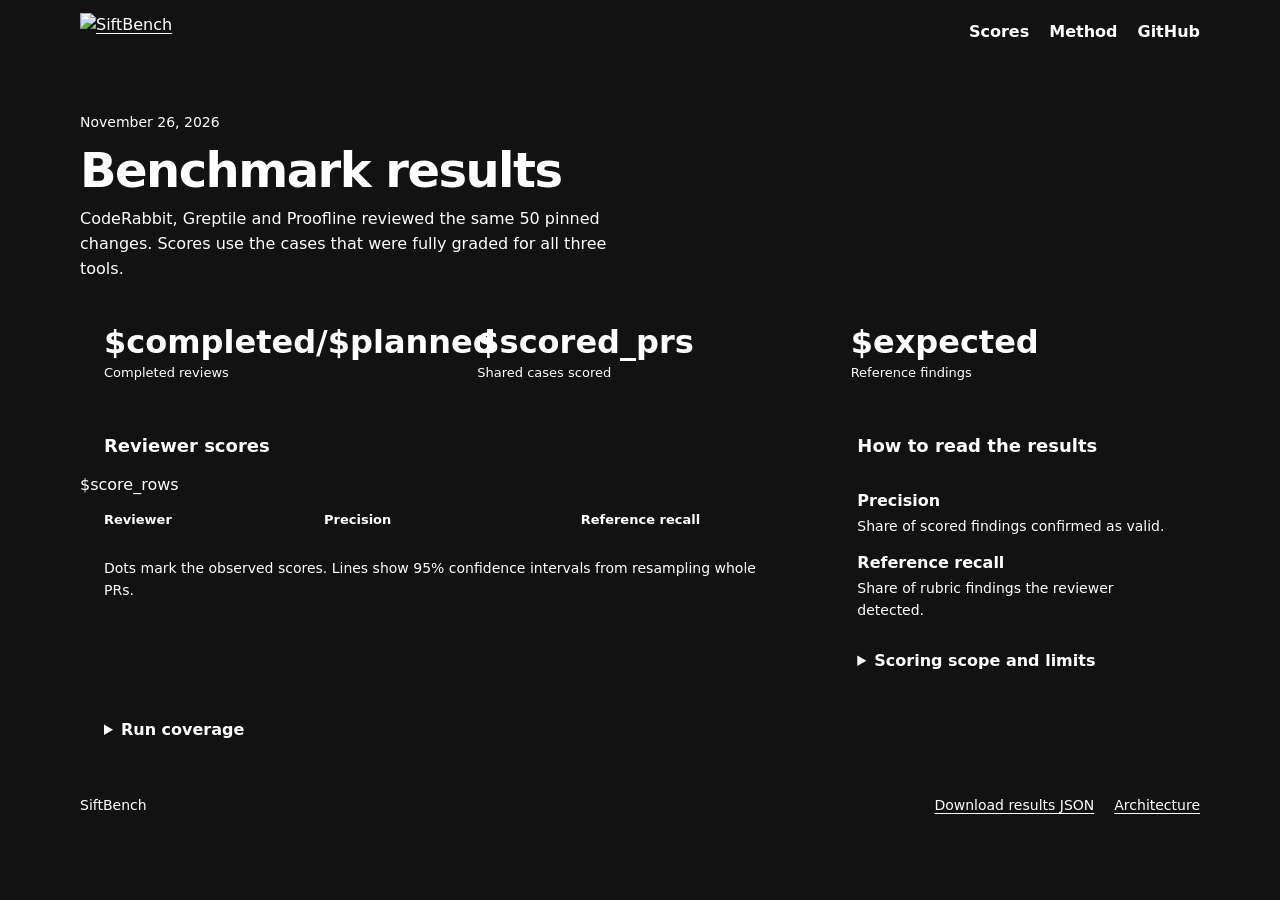
==== docs/results-page/index.html @ b8136c2c "Publish the SiftBench results overview" ====
<!doctype html>
<html lang="en">
<head>
  <meta charset="utf-8">
  <meta name="viewport" content="width=device-width, initial-scale=1">
  <meta name="description" content="SiftBench results from 150 reviews by CodeRabbit, Greptile and Proofline on 50 pinned code changes.">
  <title>Benchmark results · SiftBench</title>
  <link rel="icon" href="favicon.svg" type="image/svg+xml">
  <link rel="stylesheet" href="theme.css">
  <link rel="stylesheet" href="results.css">
</head>
<body>
  <a class="skip" href="#main">Skip to results</a>
  <header class="site-header">
    <div class="frame header-inner">
      <a href="./" class="brand"><img src="logo-on-dark.svg" alt="SiftBench" width="140" height="39"></a>
      <nav aria-label="Report sections">
        <a href="#scores">Scores</a>
        <a href="#method">Method</a>
        <a href="https://github.com/Txchrixo/siftbench">GitHub</a>
      </nav>
    </div>
  </header>

  <main class="frame" id="main">
    <div class="intro">
      <p class="date"><time datetime="2026-11-26">November 26, 2026</time></p>
      <h1>Benchmark results</h1>
      <p>CodeRabbit, Greptile and Proofline reviewed the same 50 pinned changes. Scores use the cases that were fully graded for all three tools.</p>
    </div>

    <dl class="totals" aria-label="Campaign at a glance">
      <div><dt>Completed reviews</dt><dd>$completed/$planned</dd></div>
      <div><dt>Shared cases scored</dt><dd>$scored_prs</dd></div>
      <div><dt>Reference findings</dt><dd>$expected</dd></div>
    </dl>

    <div class="report-grid">
      <section class="panel" id="scores" aria-labelledby="score-title">
        <h2 id="score-title">Reviewer scores</h2>
        <table class="scores">
          <caption class="visually-hidden">Precision and reference recall on the shared scored cases</caption>
          <thead><tr><th scope="col">Reviewer</th><th scope="col">Precision</th><th scope="col">Reference recall</th></tr></thead>
          <tbody>$score_rows</tbody>
        </table>
        <p class="table-note">Dots mark the observed scores. Lines show 95% confidence intervals from resampling whole PRs.</p>
      </section>

      <section class="panel method" id="method" aria-labelledby="method-title">
        <h2 id="method-title">How to read the results</h2>
        <dl>
          <div><dt>Precision</dt><dd>Share of scored findings confirmed as valid.</dd></div>
          <div><dt>Reference recall</dt><dd>Share of rubric findings the reviewer detected.</dd></div>
        </dl>
        <details>
          <summary>Scoring scope and limits</summary>
          <p>Each app reviewed each pinned change once in a dedicated repository. The rubric stayed in the evaluator workspace. All 150 first eligible reviews were verified against their GitHub publications.</p>
          <p>Two cases had unresolved findings and were excluded from the shared scores. The comparison describes this campaign. A single run per tool and case leaves run-to-run variation unmeasured.</p>
          <p>Read the <a href="https://github.com/Txchrixo/siftbench/blob/main/docs/operations.md#4-grade-reconcile-and-compare">scoring protocol</a> for the adjudication and replay workflow.</p>
        </details>
      </section>
    </div>

    <details class="panel coverage" id="coverage">
      <summary>Run coverage</summary>
      <div class="table-region" role="region" aria-label="Coverage table" tabindex="0">
        <table>
          <caption class="visually-hidden">Completed and remaining attempts per reviewer</caption>
          <thead><tr><th scope="col">Reviewer</th><th scope="col">Completed</th><th scope="col">Quota stops</th><th scope="col">Failed</th><th scope="col">Other</th></tr></thead>
          <tbody>$coverage_rows</tbody>
        </table>
      </div>
    </details>

    <footer class="report-footer">
      <span>SiftBench</span>
      <div><a href="summary.json" download>Download results JSON</a><a href="https://github.com/Txchrixo/siftbench/blob/main/ARCHITECTURE.md">Architecture</a></div>
    </footer>
  </main>
</body>
</html>
---- docs/results-page/results.css ----
@font-face {
  font-family: Manrope;
  src: url("manrope-latin.woff2") format("woff2");
  font-weight: 200 800;
  font-display: swap;
}

*, *::before, *::after { box-sizing: border-box; }
:root { color-scheme: dark; }
body {
  margin: 0;
  background: var(--background);
  color: var(--text-primary);
  font: 500 1rem/1.55 Manrope, system-ui, sans-serif;
}
a { color: var(--info); text-underline-offset: .18em; }
a:hover { color: var(--text-primary); }
:focus-visible { outline: 2px solid var(--info); outline-offset: 4px; }
.frame { width: min(100%, 75rem); margin-inline: auto; padding-inline: clamp(1rem, 4vw, 2.5rem); }
.site-header { border-bottom: 1px solid var(--border); }
.header-inner, .report-footer { display: flex; align-items: center; justify-content: space-between; gap: 1rem; flex-wrap: wrap; }
.header-inner { min-height: 4rem; padding-block: .5rem; }
.brand, .brand img { display: block; }
nav, .report-footer div { display: flex; gap: clamp(.65rem, 2vw, 1.25rem); flex-wrap: wrap; }
nav a { display: flex; min-height: 2.75rem; align-items: center; color: var(--text-secondary); text-decoration: none; font-weight: 700; }
.intro { margin-block: clamp(1.5rem, 4vw, 3rem) 1.5rem; }
.intro p { max-width: 52ch; margin: .5rem 0 0; color: var(--text-secondary); }
.intro .date { margin: 0 0 .5rem; font-size: .875rem; }
h1, h2 { margin: 0; line-height: 1.2; }
h1 { font-size: clamp(1.9rem, 5vw, 3rem); letter-spacing: -.032em; }
h2 { font-size: 1.125rem; }
.totals { display: grid; grid-template-columns: repeat(3, minmax(0, 1fr)); margin: 0 0 1.25rem; padding: 0; background: var(--secondary); border-radius: .625rem; }
.totals div { display: flex; flex-direction: column-reverse; justify-content: flex-end; padding: 1rem clamp(.7rem, 2.4vw, 1.5rem); }
.totals div + div { border-inline-start: 1px solid var(--border); }
.totals dt { color: var(--text-secondary); font-size: .8125rem; }
.totals dd { margin: 0; font-size: clamp(1.25rem, 3vw, 2rem); font-weight: 800; line-height: 1.3; font-variant-numeric: tabular-nums; }
.report-grid { display: grid; grid-template-columns: minmax(0, 2fr) minmax(0, 1fr); gap: 1.25rem; align-items: start; }
.panel { background: var(--secondary); border-radius: .625rem; }
.panel h2, .table-note, .method dl { padding: 1rem clamp(.875rem, 2vw, 1.5rem); }
table { width: 100%; border-collapse: collapse; }
.scores { table-layout: fixed; }
.scores thead th:first-child { width: 30%; }
th, td { padding: .75rem clamp(.65rem, 2vw, 1.5rem); text-align: start; border-top: 1px solid var(--border); vertical-align: top; }
thead th { color: var(--text-secondary); font-size: .8125rem; font-weight: 650; }
tbody th { font-weight: 750; }
.scores tbody th span { display: flex; align-items: center; gap: .4rem; overflow-wrap: anywhere; }
.scores img { flex: 0 0 20px; border-radius: .2rem; }
.scores td strong { display: block; font-size: clamp(1.1rem, 3vw, 1.55rem); line-height: 1.3; }
.fraction, .scores small { color: var(--text-secondary); font-size: .75rem; font-variant-numeric: tabular-nums; }
.range { position: relative; display: block; height: 3px; margin: .55rem 0 .35rem; background: var(--text-muted); border-radius: 2px; }
.range i { position: absolute; height: 3px; inset-inline-start: var(--low); width: calc(var(--high) - var(--low)); background: var(--info); border-radius: 2px; }
.range::after { content: ""; position: absolute; top: -3px; inset-inline-start: clamp(0px, calc(var(--score) - 4px), calc(100% - 8px)); width: 8px; height: 8px; border-radius: 50%; background: var(--text-primary); }
.table-note, .method dd, .method p, .muted, .report-footer { color: var(--text-secondary); font-size: .875rem; }
.table-note { margin: 0; border-top: 1px solid var(--border); }
.method dl { margin: 0; border-top: 1px solid var(--border); }
.method dl div + div { margin-top: .8rem; }
.method dt { font-weight: 750; }
.method dd { margin: .15rem 0 0; }
details > summary { padding: .75rem clamp(.875rem, 2vw, 1.5rem); min-height: 2.75rem; cursor: pointer; font-weight: 750; }
details > summary:hover { background: var(--surface); border-radius: .5rem; }
.method details { border-top: 1px solid var(--border); }
.method p { margin: 0; padding: 0 clamp(.875rem, 2vw, 1.5rem) .75rem; }
.coverage { margin-block: 1.25rem; }
.table-region { overflow-x: auto; }
.report-footer { border-top: 1px solid var(--border); margin-top: 1.5rem; padding-block: 1rem 1.5rem; }
.report-footer a { color: var(--text-secondary); }
.report-footer a:hover { color: var(--text-primary); }
.visually-hidden, .skip:not(:focus) { position: absolute; width: 1px; height: 1px; padding: 0; overflow: hidden; clip-path: inset(50%); white-space: nowrap; }
.skip:focus { position: fixed; top: .75rem; left: .75rem; z-index: 1; padding: .5rem .75rem; background: var(--surface); }

@media (max-width: 48rem) {
  .report-grid { grid-template-columns: 1fr; }
}

@media (max-width: 25rem) {
  .header-inner { gap: .1rem .75rem; }
  .brand img { width: 110px; height: auto; }
  nav a, .scores tbody th { font-size: .8125rem; }
  .scores img { flex-basis: 16px; width: 16px; height: 16px; }
  .totals dt { font-size: .75rem; }
}
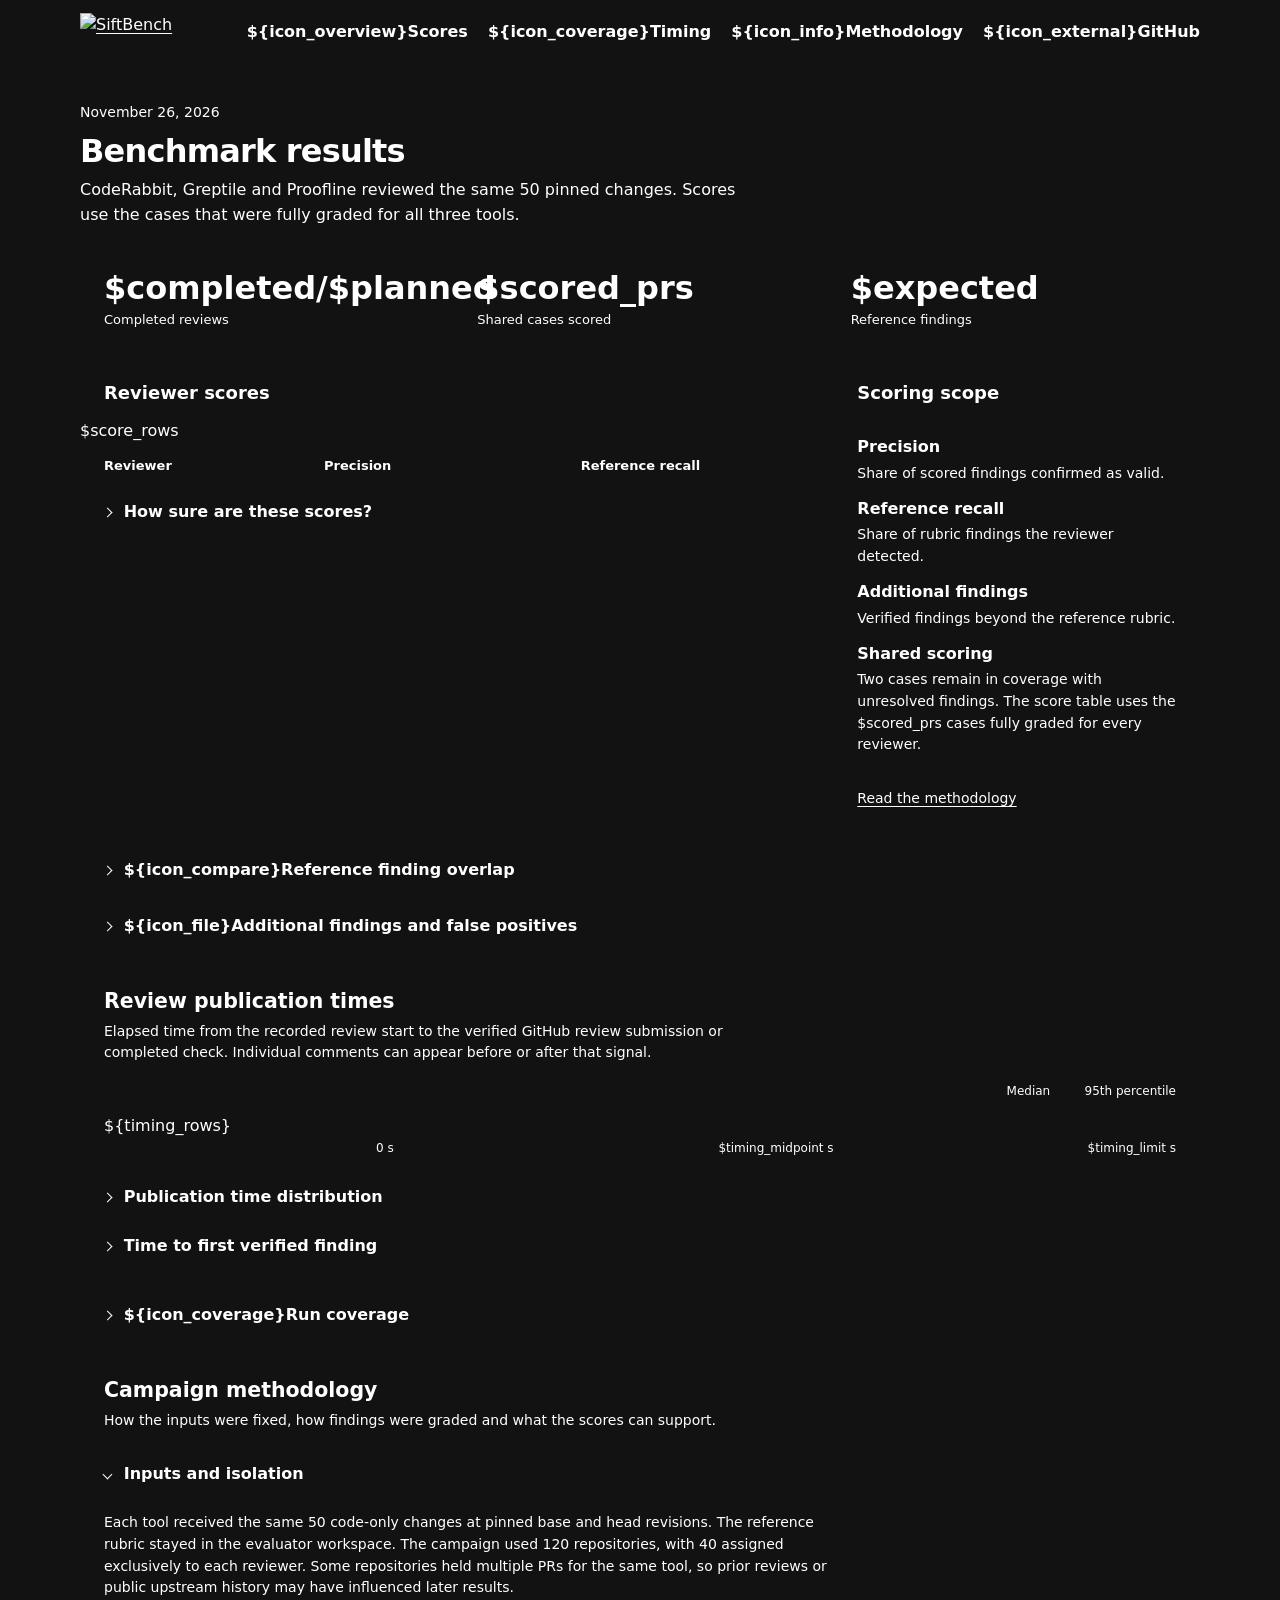
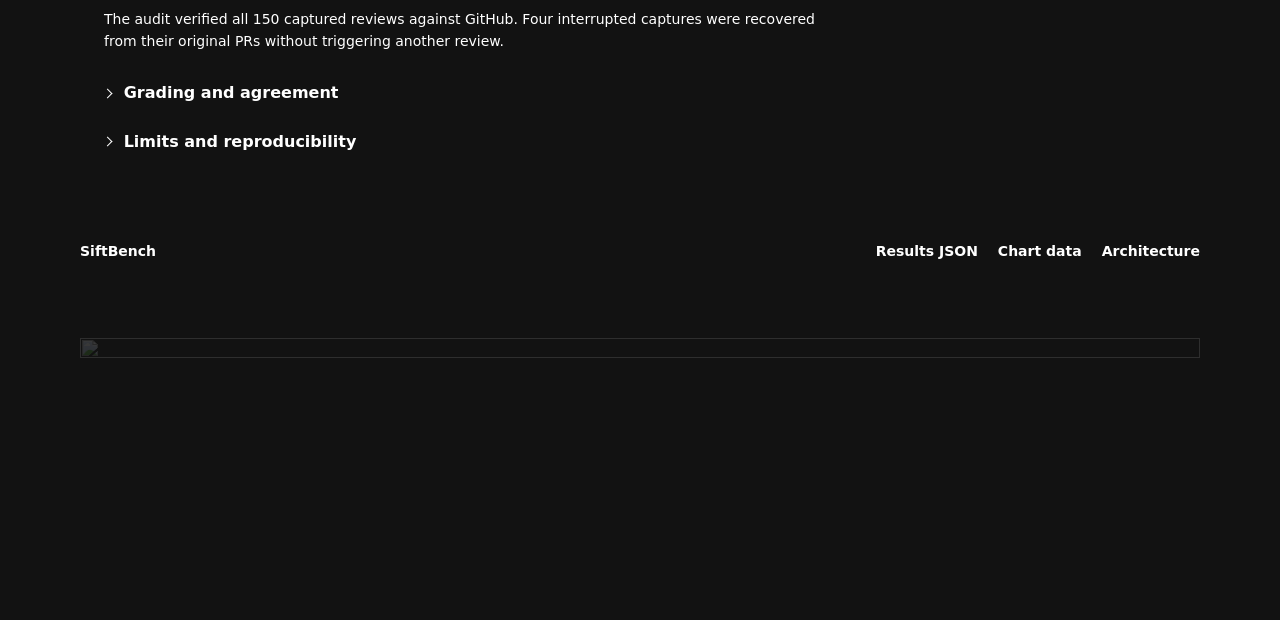
==== commit 3cfec426: "Expand the public benchmark report with charts and methodology" ====
--- a/docs/results-page/index.html
+++ b/docs/results-page/index.html
@@ -8,6 +8,7 @@
   <link rel="icon" href="favicon.svg" type="image/svg+xml">
   <link rel="stylesheet" href="theme.css">
   <link rel="stylesheet" href="results.css">
+  <script src="results.js" defer></script>
 </head>
 <body>
   <a class="skip" href="#main">Skip to results</a>
@@ -15,9 +16,10 @@
     <div class="frame header-inner">
       <a href="./" class="brand"><img src="logo-on-dark.svg" alt="SiftBench" width="140" height="39"></a>
       <nav aria-label="Report sections">
-        <a href="#scores">Scores</a>
-        <a href="#method">Method</a>
-        <a href="https://github.com/Txchrixo/siftbench">GitHub</a>
+        <a href="#scores">${icon_overview}Scores</a>
+        <a href="#timing">${icon_coverage}Timing</a>
+        <a href="#method">${icon_info}Methodology</a>
+        <a href="https://github.com/Txchrixo/siftbench">${icon_external}GitHub</a>
       </nav>
     </div>
   </header>
@@ -35,36 +37,91 @@
       <div><dt>Reference findings</dt><dd>$expected</dd></div>
     </dl>
 
-    <div class="report-grid">
-      <section class="panel" id="scores" aria-labelledby="score-title">
+    <div class="report-grid" id="scores">
+      <section class="panel" aria-labelledby="score-title">
         <h2 id="score-title">Reviewer scores</h2>
         <table class="scores">
           <caption class="visually-hidden">Precision and reference recall on the shared scored cases</caption>
           <thead><tr><th scope="col">Reviewer</th><th scope="col">Precision</th><th scope="col">Reference recall</th></tr></thead>
           <tbody>$score_rows</tbody>
         </table>
-        <p class="table-note">Dots mark the observed scores. Lines show 95% confidence intervals from resampling whole PRs.</p>
+        <details class="analysis-disclosure">
+          <summary>How sure are these scores?</summary>
+          <div class="disclosure-body">
+            <p>Dots mark the observed scores. Lines show 95% confidence intervals from resampling whole PRs. An interval is omitted when the observations are insufficient or invariant.</p>
+            <p>These intervals reflect variation across sampled PRs. Each reviewer ran once per change, so variation between runs was not measured.</p>
+          </div>
+        </details>
       </section>
 
-      <section class="panel method" id="method" aria-labelledby="method-title">
-        <h2 id="method-title">How to read the results</h2>
+      <aside class="panel guide" aria-labelledby="guide-title">
+        <h2 id="guide-title">Scoring scope</h2>
         <dl>
           <div><dt>Precision</dt><dd>Share of scored findings confirmed as valid.</dd></div>
           <div><dt>Reference recall</dt><dd>Share of rubric findings the reviewer detected.</dd></div>
+          <div><dt>Additional findings</dt><dd>Verified findings beyond the reference rubric.</dd></div>
+          <div><dt>Shared scoring</dt><dd>Two cases remain in coverage with unresolved findings. The score table uses the $scored_prs cases fully graded for every reviewer.</dd></div>
         </dl>
-        <details>
-          <summary>Scoring scope and limits</summary>
-          <p>Each app reviewed each pinned change once in a dedicated repository. The rubric stayed in the evaluator workspace. All 150 first eligible reviews were verified against their GitHub publications.</p>
-          <p>Two cases had unresolved findings and were excluded from the shared scores. The comparison describes this campaign. A single run per tool and case leaves run-to-run variation unmeasured.</p>
-          <p>Read the <a href="https://github.com/Txchrixo/siftbench/blob/main/docs/operations.md#4-grade-reconcile-and-compare">scoring protocol</a> for the adjudication and replay workflow.</p>
-        </details>
-      </section>
+        <a class="panel-link" href="#method">Read the methodology</a>
+      </aside>
     </div>
 
-    <details class="panel coverage" id="coverage">
-      <summary>Run coverage</summary>
+    <div class="section-stack">
+      <details class="panel analysis-disclosure" id="reference-overlap">
+        <summary>${icon_compare}Reference finding overlap</summary>
+        <div class="disclosure-body">
+          <p>Each row is an exact combination of reviewers. Bars show the share of all $expected reference findings in the shared scored cases.</p>
+          <ul class="overlap-list">${overlap_rows}</ul>
+        </div>
+      </details>
+
+      <details class="panel analysis-disclosure">
+        <summary>${icon_file}Additional findings and false positives</summary>
+        <div class="table-region" role="region" aria-label="Other findings by reviewer" tabindex="0">
+          <table class="detail-table">
+            <thead><tr><th scope="col">Reviewer</th><th scope="col">Additional findings</th><th scope="col">False positives</th><th scope="col">Duplicates</th></tr></thead>
+            <tbody>${finding_rows}</tbody>
+          </table>
+        </div>
+      </details>
+    </div>
+
+    <section class="panel section-panel" id="timing" aria-labelledby="timing-title">
+      <header class="section-heading">
+        <h2 id="timing-title">Review publication times</h2>
+        <p>Elapsed time from the recorded review start to the verified GitHub review submission or completed check. Individual comments can appear before or after that signal.</p>
+      </header>
+      <figure class="timing-figure" aria-labelledby="timing-title">
+        <figcaption class="timing-key"><span><i></i>Median</span><span><i></i>95th percentile</span></figcaption>
+        <ul class="timing-list">${timing_rows}</ul>
+        <div class="timing-axis" aria-hidden="true"><span>0 s</span><span>$timing_midpoint s</span><span>$timing_limit s</span></div>
+      </figure>
+      <details class="analysis-disclosure">
+        <summary>Publication time distribution</summary>
+        <div class="disclosure-body"><p>Number of reviews in each elapsed-time band, in seconds.</p></div>
+        <div class="table-region" role="region" aria-label="Distribution of publication times" tabindex="0">
+          <table class="detail-table distribution">
+            <thead><tr><th scope="col">Reviewer</th>$distribution_headers</tr></thead>
+            <tbody>$distribution_rows</tbody>
+          </table>
+        </div>
+      </details>
+      <details class="analysis-disclosure">
+        <summary>Time to first verified finding</summary>
+        <div class="disclosure-body"><p>Only reviews with a verified finding and a recorded timestamp contribute. Sample sizes differ by reviewer.</p></div>
+        <div class="table-region" role="region" aria-label="Time to first verified finding" tabindex="0">
+          <table class="detail-table first-finding">
+            <thead><tr><th scope="col">Reviewer</th><th scope="col">Elapsed seconds</th></tr></thead>
+            <tbody>$first_finding_rows</tbody>
+          </table>
+        </div>
+      </details>
+    </section>
+
+    <details class="panel analysis-disclosure section-panel" id="coverage">
+      <summary>${icon_coverage}Run coverage</summary>
       <div class="table-region" role="region" aria-label="Coverage table" tabindex="0">
-        <table>
+        <table class="detail-table">
           <caption class="visually-hidden">Completed and remaining attempts per reviewer</caption>
           <thead><tr><th scope="col">Reviewer</th><th scope="col">Completed</th><th scope="col">Quota stops</th><th scope="col">Failed</th><th scope="col">Other</th></tr></thead>
           <tbody>$coverage_rows</tbody>
@@ -72,9 +129,44 @@
       </div>
     </details>
 
+    <section class="panel section-panel" id="method" aria-labelledby="method-title">
+      <header class="section-heading">
+        <h2 id="method-title">Campaign methodology</h2>
+        <p>How the inputs were fixed, how findings were graded and what the scores can support.</p>
+      </header>
+      <details class="analysis-disclosure" open>
+        <summary>Inputs and isolation</summary>
+        <div class="disclosure-body">
+          <p>Each tool received the same 50 code-only changes at pinned base and head revisions. The reference rubric stayed in the evaluator workspace. The campaign used 120 repositories, with 40 assigned exclusively to each reviewer. Some repositories held multiple PRs for the same tool, so prior reviews or public upstream history may have influenced later results.</p>
+          <p>The audit verified all 150 captured reviews against GitHub. Four interrupted captures were recovered from their original PRs without triggering another review.</p>
+        </div>
+      </details>
+      <details class="analysis-disclosure">
+        <summary>Grading and agreement</summary>
+        <div class="disclosure-body">
+          <p>Initial verdicts were AI-assisted against the frozen rubric. Three Claude models assessed the same claims separately with reviewer labels removed, although wording could still reveal the source. They agreed unanimously on <strong>$unanimous of $annotated ($agreement_percent%)</strong>, with Fleiss’ κ of <strong>$kappa</strong>. The models share a family and can share systematic errors.</p>
+          <p>Disagreements were adjudicated against the pinned sources. Two PRs with unresolved findings remain in coverage. Scores use the $scored_prs fully graded cases shared by all three reviewers.</p>
+        </div>
+      </details>
+      <details class="analysis-disclosure">
+        <summary>Limits and reproducibility</summary>
+        <div class="disclosure-body">
+          <p>There was one run per reviewer and change. Review cost was not measured, and the scored cases had no graded high- or critical-severity references. The results describe this campaign and its reviewer settings.</p>
+          <p><a href="https://github.com/Txchrixo/siftbench/blob/main/docs/operations.md#4-grade-reconcile-and-compare">Read the grading and replay protocol</a> · <a href="https://github.com/Txchrixo/siftbench/blob/main/benchmark/evaluation-v2/check_symfony_yaml.py">See the Symfony YAML verification</a></p>
+        </div>
+      </details>
+    </section>
+
     <footer class="report-footer">
-      <span>SiftBench</span>
-      <div><a href="summary.json" download>Download results JSON</a><a href="https://github.com/Txchrixo/siftbench/blob/main/ARCHITECTURE.md">Architecture</a></div>
+      <div class="footer-top">
+        <strong>SiftBench</strong>
+        <nav aria-label="Report resources">
+          <a href="summary.json" download>Results JSON</a>
+          <a href="public-charts.json" download>Chart data</a>
+          <a href="https://github.com/Txchrixo/siftbench/blob/main/ARCHITECTURE.md">Architecture</a>
+        </nav>
+      </div>
+      <img class="footer-wordmark" src="footer-wordmark.svg" alt="" width="270" height="64">
     </footer>
   </main>
 </body>
--- a/docs/results-page/results.css
+++ b/docs/results-page/results.css
@@ -6,76 +6,187 @@
 }
 
 *, *::before, *::after { box-sizing: border-box; }
-:root { color-scheme: dark; }
+:root {
+  color-scheme: dark;
+  scrollbar-color: var(--text-muted) var(--background);
+  --ease-out: cubic-bezier(.2, .65, .3, 1);
+  --inset: clamp(.875rem, 2vw, 1.5rem);
+}
 body {
   margin: 0;
   background: var(--background);
   color: var(--text-primary);
   font: 500 1rem/1.55 Manrope, system-ui, sans-serif;
 }
-a { color: var(--info); text-underline-offset: .18em; }
+a { color: var(--info); text-underline-offset: .18em; transition: color 160ms ease; }
 a:hover { color: var(--text-primary); }
 :focus-visible { outline: 2px solid var(--info); outline-offset: 4px; }
 .frame { width: min(100%, 75rem); margin-inline: auto; padding-inline: clamp(1rem, 4vw, 2.5rem); }
-.site-header { border-bottom: 1px solid var(--border); }
-.header-inner, .report-footer { display: flex; align-items: center; justify-content: space-between; gap: 1rem; flex-wrap: wrap; }
+.site-header { position: sticky; top: 0; z-index: 2; border-bottom: 1px solid var(--border); background: var(--background); }
+.header-inner, .footer-top { display: flex; align-items: center; justify-content: space-between; gap: 1rem; flex-wrap: wrap; }
 .header-inner { min-height: 4rem; padding-block: .5rem; }
 .brand, .brand img { display: block; }
-nav, .report-footer div { display: flex; gap: clamp(.65rem, 2vw, 1.25rem); flex-wrap: wrap; }
-nav a { display: flex; min-height: 2.75rem; align-items: center; color: var(--text-secondary); text-decoration: none; font-weight: 700; }
-.intro { margin-block: clamp(1.5rem, 4vw, 3rem) 1.5rem; }
-.intro p { max-width: 52ch; margin: .5rem 0 0; color: var(--text-secondary); }
+nav { display: flex; gap: clamp(.65rem, 2vw, 1.25rem); flex-wrap: wrap; }
+nav a { display: flex; gap: .4rem; min-height: 2.75rem; align-items: center; color: var(--text-secondary); text-decoration: none; font-weight: 700; }
+.site-header a[aria-current] { color: var(--info); }
+.report-icon { inline-size: 1rem; block-size: 1rem; flex: none; }
+[id] { scroll-margin-top: 5rem; }
+.intro { margin-block: clamp(1.5rem, 3vw, 2.5rem) 1.5rem; }
+.intro p { max-width: 66ch; margin: .5rem 0 0; color: var(--text-secondary); }
 .intro .date { margin: 0 0 .5rem; font-size: .875rem; }
 h1, h2 { margin: 0; line-height: 1.2; }
-h1 { font-size: clamp(1.9rem, 5vw, 3rem); letter-spacing: -.032em; }
+h1 { font-size: clamp(1.5rem, 4.5vw, 2rem); letter-spacing: -.025em; }
 h2 { font-size: 1.125rem; }
 .totals { display: grid; grid-template-columns: repeat(3, minmax(0, 1fr)); margin: 0 0 1.25rem; padding: 0; background: var(--secondary); border-radius: .625rem; }
 .totals div { display: flex; flex-direction: column-reverse; justify-content: flex-end; padding: 1rem clamp(.7rem, 2.4vw, 1.5rem); }
 .totals div + div { border-inline-start: 1px solid var(--border); }
 .totals dt { color: var(--text-secondary); font-size: .8125rem; }
 .totals dd { margin: 0; font-size: clamp(1.25rem, 3vw, 2rem); font-weight: 800; line-height: 1.3; font-variant-numeric: tabular-nums; }
-.report-grid { display: grid; grid-template-columns: minmax(0, 2fr) minmax(0, 1fr); gap: 1.25rem; align-items: start; }
+.report-grid { display: grid; grid-template-columns: minmax(0, 2fr) minmax(0, 1fr); gap: 1.25rem; }
 .panel { background: var(--secondary); border-radius: .625rem; }
-.panel h2, .table-note, .method dl { padding: 1rem clamp(.875rem, 2vw, 1.5rem); }
+.panel h2, .guide dl, .panel-link { padding: 1rem var(--inset); }
 table { width: 100%; border-collapse: collapse; }
 .scores { table-layout: fixed; }
 .scores thead th:first-child { width: 30%; }
 th, td { padding: .75rem clamp(.65rem, 2vw, 1.5rem); text-align: start; border-top: 1px solid var(--border); vertical-align: top; }
 thead th { color: var(--text-secondary); font-size: .8125rem; font-weight: 650; }
 tbody th { font-weight: 750; }
-.scores tbody th span { display: flex; align-items: center; gap: .4rem; overflow-wrap: anywhere; }
-.scores img { flex: 0 0 20px; border-radius: .2rem; }
+.reviewer { display: inline-flex; align-items: center; gap: .45rem; font-weight: 750; overflow-wrap: anywhere; }
+.reviewer img { flex: 0 0 20px; border-radius: .2rem; }
 .scores td strong { display: block; font-size: clamp(1.1rem, 3vw, 1.55rem); line-height: 1.3; }
 .fraction, .scores small { color: var(--text-secondary); font-size: .75rem; font-variant-numeric: tabular-nums; }
 .range { position: relative; display: block; height: 3px; margin: .55rem 0 .35rem; background: var(--text-muted); border-radius: 2px; }
 .range i { position: absolute; height: 3px; inset-inline-start: var(--low); width: calc(var(--high) - var(--low)); background: var(--info); border-radius: 2px; }
 .range::after { content: ""; position: absolute; top: -3px; inset-inline-start: clamp(0px, calc(var(--score) - 4px), calc(100% - 8px)); width: 8px; height: 8px; border-radius: 50%; background: var(--text-primary); }
-.table-note, .method dd, .method p, .muted, .report-footer { color: var(--text-secondary); font-size: .875rem; }
-.table-note { margin: 0; border-top: 1px solid var(--border); }
-.method dl { margin: 0; border-top: 1px solid var(--border); }
-.method dl div + div { margin-top: .8rem; }
-.method dt { font-weight: 750; }
-.method dd { margin: .15rem 0 0; }
-details > summary { padding: .75rem clamp(.875rem, 2vw, 1.5rem); min-height: 2.75rem; cursor: pointer; font-weight: 750; }
-details > summary:hover { background: var(--surface); border-radius: .5rem; }
-.method details { border-top: 1px solid var(--border); }
-.method p { margin: 0; padding: 0 clamp(.875rem, 2vw, 1.5rem) .75rem; }
-.coverage { margin-block: 1.25rem; }
-.table-region { overflow-x: auto; }
-.report-footer { border-top: 1px solid var(--border); margin-top: 1.5rem; padding-block: 1rem 1.5rem; }
+.guide dd, .section-heading p, .disclosure-body p, .muted, .report-footer { color: var(--text-secondary); font-size: .875rem; }
+.guide dl { margin: 0; border-block: 1px solid var(--border); }
+.guide dl div + div { margin-top: .8rem; }
+.guide dt { font-weight: 750; }
+.guide dd { margin: .15rem 0 0; }
+.guide { display: flex; flex-direction: column; }
+.guide dl { flex: 1; }
+.panel-link { display: block; font-size: .875rem; }
+.section-stack, .section-panel { margin-top: 1.25rem; }
+.section-stack { display: grid; grid-template-columns: minmax(0, 1fr); gap: .45rem; }
+.section-heading { padding: 1.15rem var(--inset); }
+.section-heading h2 { padding: 0; font-size: 1.28rem; }
+.section-heading p { margin: .45rem 0 0; max-inline-size: 76ch; }
+.panel > .analysis-disclosure { border-top: 1px solid var(--border); }
+details > summary {
+  display: flex;
+  align-items: center;
+  gap: .55rem;
+  padding: .75rem var(--inset);
+  min-height: 2.75rem;
+  list-style: none;
+  cursor: pointer;
+  font-weight: 750;
+  border-radius: .5rem;
+  transition: background-color 160ms ease, color 160ms ease;
+}
+details > summary::-webkit-details-marker { display: none; }
+details > summary::before {
+  content: "";
+  flex: 0 0 .43rem;
+  height: .43rem;
+  margin-inline-end: .25rem;
+  border-right: 1.5px solid;
+  border-bottom: 1.5px solid;
+  color: var(--text-secondary);
+  transform: rotate(-45deg);
+  transition: transform 180ms var(--ease-out);
+}
+details[open] > summary::before { transform: rotate(45deg); }
+details > summary:hover { background: var(--surface); }
+details > summary:focus-visible { outline-offset: -3px; }
+summary .report-icon { color: var(--text-secondary); }
+.disclosure-body { padding: .45rem var(--inset) 1rem; }
+.disclosure-body p { max-inline-size: 83ch; margin: .4rem 0 0; }
+.disclosure-body p + p { margin-block-start: .65rem; }
+.table-region { overflow-x: auto; scrollbar-width: thin; padding-bottom: .2rem; }
+.table-region:focus-visible { outline-offset: -3px; }
+.detail-table { min-inline-size: 30rem; font-variant-numeric: tabular-nums; }
+.detail-table td, .detail-table th:not(:first-child) { text-align: end; }
+.detail-table tbody tr:hover { background: var(--surface); }
+.distribution { min-inline-size: 35rem; }
+.first-finding { min-inline-size: 0; }
+.overlap-list, .timing-list { list-style: none; padding: 0; margin: .8rem 0 0; }
+.overlap-list li { display: grid; grid-template-columns: minmax(10rem, 15rem) 1fr 2ch; gap: .75rem; align-items: center; padding: .45rem 0; font-size: .875rem; }
+.overlap-list li + li { border-top: 1px solid var(--border); }
+.overlap-list strong { text-align: end; font-variant-numeric: tabular-nums; }
+.overlap-track, .timing-track { display: block; position: relative; height: .25rem; border-radius: 3px; background: var(--text-muted); }
+.overlap-track i { display: block; width: var(--count); height: 100%; border-radius: inherit; background: var(--info); }
+.timing-figure { padding: 0 var(--inset) 1rem; margin: 0; }
+.timing-key, .timing-key span { display: flex; align-items: center; gap: .5rem; }
+.timing-key { gap: 1rem; justify-content: flex-end; color: var(--text-secondary); font-size: .75rem; }
+.timing-key i, .timing-track::before, .timing-track::after { width: .65rem; height: .65rem; border-radius: 50%; background: var(--info); }
+.timing-key span + span i, .timing-track::after { background: var(--secondary); border: 1.5px solid var(--text-secondary); }
+.timing-list li, .timing-axis { display: grid; grid-template-columns: minmax(12rem, 16rem) minmax(0, 1fr); gap: 1rem; align-items: center; }
+.timing-list li { border-top: 1px solid var(--border); padding: .8rem 0; }
+.timing-list p { margin: .2rem 0 0; color: var(--text-secondary); font-size: .875rem; font-variant-numeric: tabular-nums; }
+.timing-list strong, .first-finding strong { color: var(--text-primary); }
+.timing-list small, .first-finding small { display: block; color: var(--text-secondary); font-size: .75rem; }
+.timing-track::before, .timing-track::after { content: ""; position: absolute; top: 50%; transform: translate(-50%, -50%); }
+.timing-track::before { left: var(--p50); }
+.timing-track::after { left: var(--p95); }
+.timing-axis { grid-template-columns: minmax(12rem, 16rem) repeat(3, minmax(0, 1fr)); color: var(--text-secondary); font-size: .75rem; font-variant-numeric: tabular-nums; }
+.timing-axis span:first-child { grid-column: 2; }
+.timing-axis span:nth-child(2) { text-align: center; }
+.timing-axis span:last-child { text-align: end; }
+.report-footer { position: relative; margin-top: 2.5rem; padding-block: 1.5rem 1rem; }
+.report-footer::before { content: ""; position: absolute; inset: 0 0 auto; height: 1px; background: var(--border); mask: linear-gradient(to right, transparent, #000 18% 82%, transparent); }
+.footer-top strong { color: var(--text-primary); }
 .report-footer a { color: var(--text-secondary); }
-.report-footer a:hover { color: var(--text-primary); }
+.report-footer a:hover { color: var(--text-primary); text-decoration: underline; }
+.footer-wordmark {
+  display: block;
+  width: 100%;
+  height: auto;
+  margin-top: clamp(1.5rem, 5vw, 4rem);
+  opacity: .16;
+  mask: linear-gradient(to bottom, #000 35%, transparent);
+  transition: opacity 400ms var(--ease-out), transform 600ms var(--ease-out);
+}
+.report-footer:is(:hover, :focus-within) .footer-wordmark { opacity: .32; transform: translateY(-.25rem); }
 .visually-hidden, .skip:not(:focus) { position: absolute; width: 1px; height: 1px; padding: 0; overflow: hidden; clip-path: inset(50%); white-space: nowrap; }
-.skip:focus { position: fixed; top: .75rem; left: .75rem; z-index: 1; padding: .5rem .75rem; background: var(--surface); }
+.skip:focus { position: fixed; top: .75rem; left: .75rem; z-index: 3; padding: .5rem .75rem; background: var(--surface); }
 
 @media (max-width: 48rem) {
-  .report-grid { grid-template-columns: 1fr; }
+  .report-grid { grid-template-columns: minmax(0, 1fr); }
+}
+
+@media (max-width: 36rem) {
+  [id] { scroll-margin-top: 6.5rem; }
+  .header-inner { gap: .1rem .75rem; }
+  .header-inner nav { gap: .8rem; }
+  .header-inner nav a { font-size: .8125rem; }
+  .header-inner .report-icon { display: none; }
+  .timing-list li { grid-template-columns: 1fr; gap: .6rem; }
+  .timing-axis { grid-template-columns: repeat(3, minmax(0, 1fr)); }
+  .timing-axis span:first-child { grid-column: 1; }
+  .overlap-list li { grid-template-columns: minmax(0, 1fr) minmax(2.75rem, 25%) 2ch; gap: .5rem; }
 }
 
 @media (max-width: 25rem) {
-  .header-inner { gap: .1rem .75rem; }
   .brand img { width: 110px; height: auto; }
-  nav a, .scores tbody th { font-size: .8125rem; }
+  .scores thead th:first-child { width: 33%; }
+  .scores tbody th { font-size: .8125rem; }
+  .scores .reviewer { gap: .1rem .3rem; }
   .scores img { flex-basis: 16px; width: 16px; height: 16px; }
   .totals dt { font-size: .75rem; }
 }
+
+@media (max-width: 22rem) {
+  .scores .reviewer { flex-wrap: wrap; }
+}
+
+@media (prefers-reduced-motion: no-preference) {
+  html { scroll-behavior: smooth; }
+  details[open] > :not(summary) { animation: disclose 180ms var(--ease-out); }
+  @keyframes disclose { from { opacity: 0; transform: translateY(-.2rem); } }
+}
+
+@media (prefers-reduced-motion: reduce) {
+  *, *::before, *::after { transition: none !important; }
+  .report-footer:is(:hover, :focus-within) .footer-wordmark { transform: none; }
+}
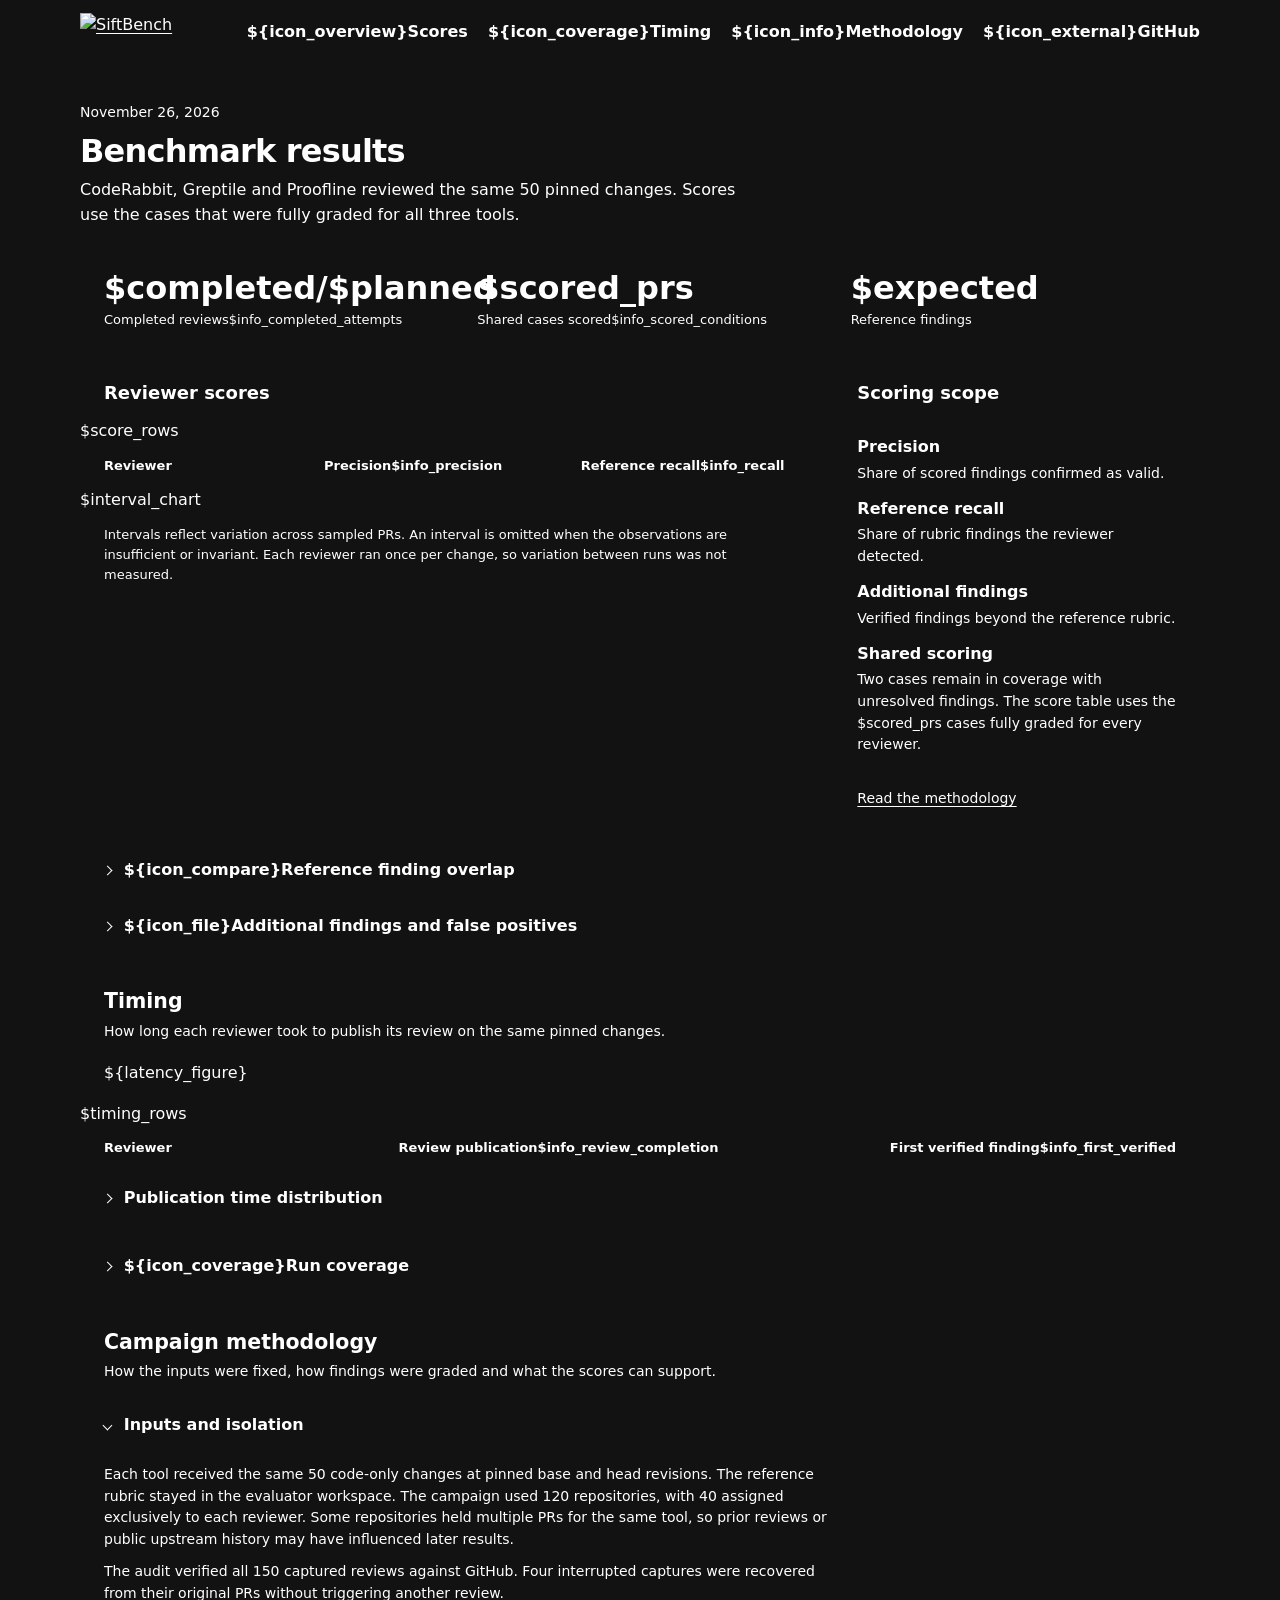
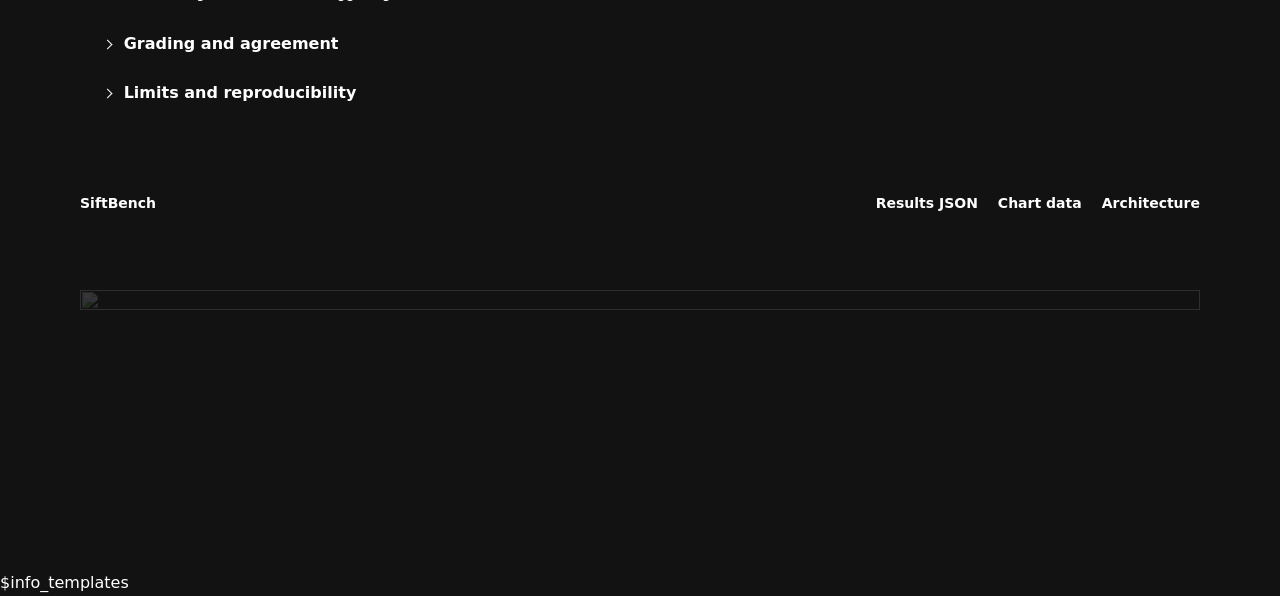
==== commit ba962349: "Add interactive charts and explanations to the public results page Build the page from the report co" ====
--- a/docs/results-page/index.html
+++ b/docs/results-page/index.html
@@ -7,8 +7,10 @@
   <title>Benchmark results · SiftBench</title>
   <link rel="icon" href="favicon.svg" type="image/svg+xml">
   <link rel="stylesheet" href="theme.css">
+  <link rel="stylesheet" href="charts.css">
   <link rel="stylesheet" href="results.css">
   <script src="results.js" defer></script>
+  <script src="info.js" defer></script>
 </head>
 <body>
   <a class="skip" href="#main">Skip to results</a>
@@ -32,8 +34,8 @@
     </div>
 
     <dl class="totals" aria-label="Campaign at a glance">
-      <div><dt>Completed reviews</dt><dd>$completed/$planned</dd></div>
-      <div><dt>Shared cases scored</dt><dd>$scored_prs</dd></div>
+      <div><dt>Completed reviews$info_completed_attempts</dt><dd>$completed/$planned</dd></div>
+      <div><dt>Shared cases scored$info_scored_conditions</dt><dd>$scored_prs</dd></div>
       <div><dt>Reference findings</dt><dd>$expected</dd></div>
     </dl>
 
@@ -42,16 +44,11 @@
         <h2 id="score-title">Reviewer scores</h2>
         <table class="scores">
           <caption class="visually-hidden">Precision and reference recall on the shared scored cases</caption>
-          <thead><tr><th scope="col">Reviewer</th><th scope="col">Precision</th><th scope="col">Reference recall</th></tr></thead>
+          <thead><tr><th scope="col">Reviewer</th><th scope="col">Precision$info_precision</th><th scope="col">Reference recall$info_recall</th></tr></thead>
           <tbody>$score_rows</tbody>
         </table>
-        <details class="analysis-disclosure">
-          <summary>How sure are these scores?</summary>
-          <div class="disclosure-body">
-            <p>Dots mark the observed scores. Lines show 95% confidence intervals from resampling whole PRs. An interval is omitted when the observations are insufficient or invariant.</p>
-            <p>These intervals reflect variation across sampled PRs. Each reviewer ran once per change, so variation between runs was not measured.</p>
-          </div>
-        </details>
+        $interval_chart
+        <p class="panel-note">Intervals reflect variation across sampled PRs. An interval is omitted when the observations are insufficient or invariant. Each reviewer ran once per change, so variation between runs was not measured.</p>
       </section>
 
       <aside class="panel guide" aria-labelledby="guide-title">
@@ -79,7 +76,7 @@
         <summary>${icon_file}Additional findings and false positives</summary>
         <div class="table-region" role="region" aria-label="Other findings by reviewer" tabindex="0">
           <table class="detail-table">
-            <thead><tr><th scope="col">Reviewer</th><th scope="col">Additional findings</th><th scope="col">False positives</th><th scope="col">Duplicates</th></tr></thead>
+            <thead><tr><th scope="col">Reviewer</th><th scope="col">Additional findings</th><th scope="col">False positives</th><th scope="col">Duplicates$info_duplicates</th></tr></thead>
             <tbody>${finding_rows}</tbody>
           </table>
         </div>
@@ -88,14 +85,16 @@
 
     <section class="panel section-panel" id="timing" aria-labelledby="timing-title">
       <header class="section-heading">
-        <h2 id="timing-title">Review publication times</h2>
-        <p>Elapsed time from the recorded review start to the verified GitHub review submission or completed check. Individual comments can appear before or after that signal.</p>
+        <h2 id="timing-title">Timing</h2>
+        <p>How long each reviewer took to publish its review on the same pinned changes.</p>
       </header>
-      <figure class="timing-figure" aria-labelledby="timing-title">
-        <figcaption class="timing-key"><span><i></i>Median</span><span><i></i>95th percentile</span></figcaption>
-        <ul class="timing-list">${timing_rows}</ul>
-        <div class="timing-axis" aria-hidden="true"><span>0 s</span><span>$timing_midpoint s</span><span>$timing_limit s</span></div>
-      </figure>
+      <div class="section-body">${latency_figure}</div>
+      <div class="table-region" role="region" aria-label="Timing summary" tabindex="0">
+        <table class="detail-table timing-summary">
+          <thead><tr><th scope="col">Reviewer</th><th scope="col">Review publication$info_review_completion</th><th scope="col">First verified finding$info_first_verified</th></tr></thead>
+          <tbody>$timing_rows</tbody>
+        </table>
+      </div>
       <details class="analysis-disclosure">
         <summary>Publication time distribution</summary>
         <div class="disclosure-body"><p>Number of reviews in each elapsed-time band, in seconds.</p></div>
@@ -103,16 +102,6 @@
           <table class="detail-table distribution">
             <thead><tr><th scope="col">Reviewer</th>$distribution_headers</tr></thead>
             <tbody>$distribution_rows</tbody>
-          </table>
-        </div>
-      </details>
-      <details class="analysis-disclosure">
-        <summary>Time to first verified finding</summary>
-        <div class="disclosure-body"><p>Only reviews with a verified finding and a recorded timestamp contribute. Sample sizes differ by reviewer.</p></div>
-        <div class="table-region" role="region" aria-label="Time to first verified finding" tabindex="0">
-          <table class="detail-table first-finding">
-            <thead><tr><th scope="col">Reviewer</th><th scope="col">Elapsed seconds</th></tr></thead>
-            <tbody>$first_finding_rows</tbody>
           </table>
         </div>
       </details>
@@ -144,7 +133,7 @@
       <details class="analysis-disclosure">
         <summary>Grading and agreement</summary>
         <div class="disclosure-body">
-          <p>Initial verdicts were AI-assisted against the frozen rubric. Three Claude models assessed the same claims separately with reviewer labels removed, although wording could still reveal the source. They agreed unanimously on <strong>$unanimous of $annotated ($agreement_percent%)</strong>, with Fleiss’ κ of <strong>$kappa</strong>. The models share a family and can share systematic errors.</p>
+          <p>Initial verdicts were AI-assisted against the frozen rubric. Three Claude models assessed the same claims separately with reviewer labels removed, although wording could still reveal the source. They agreed unanimously on <strong>$unanimous of $annotated ($agreement_percent%)</strong>, with Fleiss’ κ of <strong>$kappa</strong>$info_agreement. The models share a family and can share systematic errors.</p>
           <p>Disagreements were adjudicated against the pinned sources. Two PRs with unresolved findings remain in coverage. Scores use the $scored_prs fully graded cases shared by all three reviewers.</p>
         </div>
       </details>
@@ -169,5 +158,6 @@
       <img class="footer-wordmark" src="footer-wordmark.svg" alt="" width="270" height="64">
     </footer>
   </main>
+  $info_templates
 </body>
 </html>
--- a/docs/results-page/results.css
+++ b/docs/results-page/results.css
@@ -10,7 +10,15 @@
   color-scheme: dark;
   scrollbar-color: var(--text-muted) var(--background);
   --ease-out: cubic-bezier(.2, .65, .3, 1);
+  --fast: 140ms;
   --inset: clamp(.875rem, 2vw, 1.5rem);
+  /* Tokens used by charts.css, shared with the HTML reports. */
+  --space-1: .25rem;
+  --space-2: .5rem;
+  --space-3: .75rem;
+  --space-4: 1rem;
+  --space-6: 1.5rem;
+  --panel-inset: var(--inset);
 }
 body {
   margin: 0;
@@ -54,11 +62,15 @@
 .reviewer { display: inline-flex; align-items: center; gap: .45rem; font-weight: 750; overflow-wrap: anywhere; }
 .reviewer img { flex: 0 0 20px; border-radius: .2rem; }
 .scores td strong { display: block; font-size: clamp(1.1rem, 3vw, 1.55rem); line-height: 1.3; }
+.reviewer-name { display: inline-flex; align-items: center; gap: .45rem; min-inline-size: 0; font-weight: 750; overflow-wrap: anywhere; }
+.reviewer-mark { flex: 0 0 1rem; block-size: 1rem; border-radius: .2rem; background: center / contain no-repeat; }
+.reviewer-mark.coderabbit { background-image: url("reviewer-coderabbit.svg"); }
+.reviewer-mark.greptile { background-image: url("reviewer-greptile.png"); }
+.reviewer-mark.proofline { background-image: url("reviewer-proofline.png"); }
+.scores .range { justify-items: start; inline-size: min(100%, 10rem); margin: .35rem 0 0; }
+.scores .fraction, .scores small { display: block; }
 .fraction, .scores small { color: var(--text-secondary); font-size: .75rem; font-variant-numeric: tabular-nums; }
-.range { position: relative; display: block; height: 3px; margin: .55rem 0 .35rem; background: var(--text-muted); border-radius: 2px; }
-.range i { position: absolute; height: 3px; inset-inline-start: var(--low); width: calc(var(--high) - var(--low)); background: var(--info); border-radius: 2px; }
-.range::after { content: ""; position: absolute; top: -3px; inset-inline-start: clamp(0px, calc(var(--score) - 4px), calc(100% - 8px)); width: 8px; height: 8px; border-radius: 50%; background: var(--text-primary); }
-.guide dd, .section-heading p, .disclosure-body p, .muted, .report-footer { color: var(--text-secondary); font-size: .875rem; }
+.subtle, .guide dd, .section-heading p, .disclosure-body p, .muted, .report-footer { color: var(--text-secondary); font-size: .875rem; }
 .guide dl { margin: 0; border-block: 1px solid var(--border); }
 .guide dl div + div { margin-top: .8rem; }
 .guide dt { font-weight: 750; }
@@ -67,6 +79,19 @@
 .guide dl { flex: 1; }
 .panel-link { display: block; font-size: .875rem; }
 .section-stack, .section-panel { margin-top: 1.25rem; }
+.panel-note { margin: 0; padding: .75rem var(--inset) 1rem; color: var(--text-secondary); font-size: .8125rem; }
+.interval-details { border-top: 1px solid var(--border); border-radius: 0; }
+.overlap-list { margin: .8rem 0 0; padding: 0; list-style: none; }
+.overlap-list > .overlap-row { display: grid; grid-template-columns: minmax(10rem, 15rem) minmax(3rem, 1fr) minmax(2ch, auto); gap: .75rem; align-items: center; padding-block: .45rem; font-size: .875rem; }
+.overlap-list > .overlap-row:first-child { border-block-start: 0; }
+.section-body { padding: 0 var(--inset) 1rem; }
+.latency-figure { margin: 0; }
+.latency-figure h3 { display: flex; align-items: center; margin: 0; font-size: 1rem; }
+.latency-figure figcaption p { margin: 0; }
+.timing-summary { min-inline-size: 34rem; }
+.timing-summary td { font-size: .875rem; color: var(--text-secondary); }
+.timing-summary strong { color: var(--text-primary); }
+.timing-summary small { display: block; font-size: .75rem; }
 .section-stack { display: grid; grid-template-columns: minmax(0, 1fr); gap: .45rem; }
 .section-heading { padding: 1.15rem var(--inset); }
 .section-heading h2 { padding: 0; font-size: 1.28rem; }
@@ -106,33 +131,10 @@
 .table-region { overflow-x: auto; scrollbar-width: thin; padding-bottom: .2rem; }
 .table-region:focus-visible { outline-offset: -3px; }
 .detail-table { min-inline-size: 30rem; font-variant-numeric: tabular-nums; }
+.detail-table .reviewer { white-space: nowrap; overflow-wrap: normal; }
 .detail-table td, .detail-table th:not(:first-child) { text-align: end; }
 .detail-table tbody tr:hover { background: var(--surface); }
 .distribution { min-inline-size: 35rem; }
-.first-finding { min-inline-size: 0; }
-.overlap-list, .timing-list { list-style: none; padding: 0; margin: .8rem 0 0; }
-.overlap-list li { display: grid; grid-template-columns: minmax(10rem, 15rem) 1fr 2ch; gap: .75rem; align-items: center; padding: .45rem 0; font-size: .875rem; }
-.overlap-list li + li { border-top: 1px solid var(--border); }
-.overlap-list strong { text-align: end; font-variant-numeric: tabular-nums; }
-.overlap-track, .timing-track { display: block; position: relative; height: .25rem; border-radius: 3px; background: var(--text-muted); }
-.overlap-track i { display: block; width: var(--count); height: 100%; border-radius: inherit; background: var(--info); }
-.timing-figure { padding: 0 var(--inset) 1rem; margin: 0; }
-.timing-key, .timing-key span { display: flex; align-items: center; gap: .5rem; }
-.timing-key { gap: 1rem; justify-content: flex-end; color: var(--text-secondary); font-size: .75rem; }
-.timing-key i, .timing-track::before, .timing-track::after { width: .65rem; height: .65rem; border-radius: 50%; background: var(--info); }
-.timing-key span + span i, .timing-track::after { background: var(--secondary); border: 1.5px solid var(--text-secondary); }
-.timing-list li, .timing-axis { display: grid; grid-template-columns: minmax(12rem, 16rem) minmax(0, 1fr); gap: 1rem; align-items: center; }
-.timing-list li { border-top: 1px solid var(--border); padding: .8rem 0; }
-.timing-list p { margin: .2rem 0 0; color: var(--text-secondary); font-size: .875rem; font-variant-numeric: tabular-nums; }
-.timing-list strong, .first-finding strong { color: var(--text-primary); }
-.timing-list small, .first-finding small { display: block; color: var(--text-secondary); font-size: .75rem; }
-.timing-track::before, .timing-track::after { content: ""; position: absolute; top: 50%; transform: translate(-50%, -50%); }
-.timing-track::before { left: var(--p50); }
-.timing-track::after { left: var(--p95); }
-.timing-axis { grid-template-columns: minmax(12rem, 16rem) repeat(3, minmax(0, 1fr)); color: var(--text-secondary); font-size: .75rem; font-variant-numeric: tabular-nums; }
-.timing-axis span:first-child { grid-column: 2; }
-.timing-axis span:nth-child(2) { text-align: center; }
-.timing-axis span:last-child { text-align: end; }
 .report-footer { position: relative; margin-top: 2.5rem; padding-block: 1.5rem 1rem; }
 .report-footer::before { content: ""; position: absolute; inset: 0 0 auto; height: 1px; background: var(--border); mask: linear-gradient(to right, transparent, #000 18% 82%, transparent); }
 .footer-top strong { color: var(--text-primary); }
@@ -161,10 +163,7 @@
   .header-inner nav { gap: .8rem; }
   .header-inner nav a { font-size: .8125rem; }
   .header-inner .report-icon { display: none; }
-  .timing-list li { grid-template-columns: 1fr; gap: .6rem; }
-  .timing-axis { grid-template-columns: repeat(3, minmax(0, 1fr)); }
-  .timing-axis span:first-child { grid-column: 1; }
-  .overlap-list li { grid-template-columns: minmax(0, 1fr) minmax(2.75rem, 25%) 2ch; gap: .5rem; }
+  .overlap-list > .overlap-row { grid-template-columns: minmax(0, 1fr) minmax(2.75rem, 25%) minmax(2ch, auto); gap: .5rem; }
 }
 
 @media (max-width: 25rem) {
